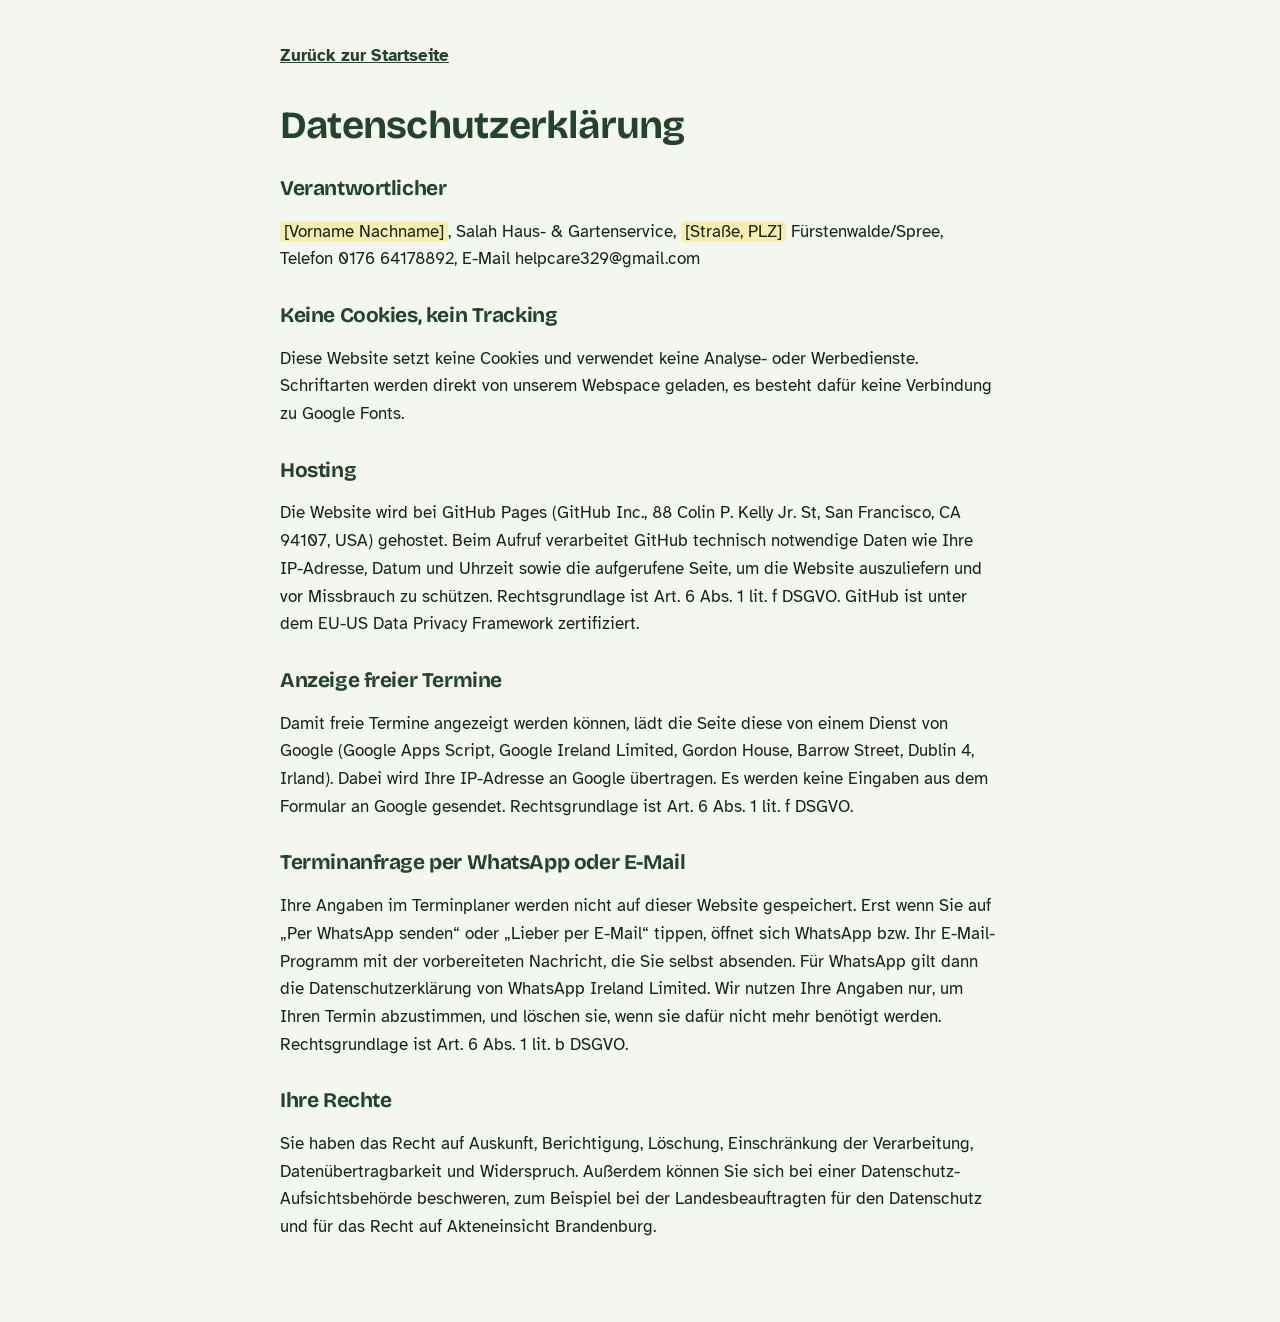
==== datenschutz.html @ 3c35c5a6 "Website Salah Haus- & Gartenservice Co-Authored-By: Claude Opus 5.5 <noreply@anthropic.com> Claude-S" ====
<!DOCTYPE html>
<html lang="de">
<head>
<meta charset="UTF-8">
<meta name="viewport" content="width=device-width, initial-scale=1.0">
<title>Datenschutz – Salah Haus- & Gartenservice</title>
<link rel="icon" href="img/icon.svg" type="image/svg+xml">
<link rel="stylesheet" href="fonts/fonts.css">
<style>
body{font-family:"Atkinson Hyperlegible",system-ui,sans-serif;font-size:1.05rem;line-height:1.65;color:#16241a;background:#f4f7ef;margin:0}
.wrap{max-width:720px;margin:0 auto;padding:32px 18px 64px}
a{color:#23432a;font-weight:700}
h1,h2{font-family:"Bricolage Grotesque",system-ui,sans-serif;color:#23432a;letter-spacing:-.02em;line-height:1.1}
h1{font-size:2.4rem;margin:24px 0 20px}
h2{font-size:1.3rem;margin:32px 0 8px}
.back{display:inline-block;padding:10px 0}
.todo{background:#f6eeb0;padding:0 4px;border-radius:4px}
</style>
</head>
<body>
<div class="wrap">
  <a class="back" href="index.html">Zurück zur Startseite</a>
  <h1>Datenschutzerklärung</h1>

  <h2>Verantwortlicher</h2>
  <p><span class="todo">[Vorname Nachname]</span>, Salah Haus- &amp; Gartenservice, <span class="todo">[Straße, PLZ]</span> Fürstenwalde/Spree, Telefon 0176 64178892, E-Mail helpcare329@gmail.com</p>

  <h2>Keine Cookies, kein Tracking</h2>
  <p>Diese Website setzt keine Cookies und verwendet keine Analyse- oder Werbedienste. Schriftarten werden direkt von unserem Webspace geladen, es besteht dafür keine Verbindung zu Google Fonts.</p>

  <h2>Hosting</h2>
  <p>Die Website wird bei GitHub Pages (GitHub Inc., 88 Colin P. Kelly Jr. St, San Francisco, CA 94107, USA) gehostet. Beim Aufruf verarbeitet GitHub technisch notwendige Daten wie Ihre IP-Adresse, Datum und Uhrzeit sowie die aufgerufene Seite, um die Website auszuliefern und vor Missbrauch zu schützen. Rechtsgrundlage ist Art. 6 Abs. 1 lit. f DSGVO. GitHub ist unter dem EU-US Data Privacy Framework zertifiziert.</p>

  <h2>Anzeige freier Termine</h2>
  <p>Damit freie Termine angezeigt werden können, lädt die Seite diese von einem Dienst von Google (Google Apps Script, Google Ireland Limited, Gordon House, Barrow Street, Dublin 4, Irland). Dabei wird Ihre IP-Adresse an Google übertragen. Es werden keine Eingaben aus dem Formular an Google gesendet. Rechtsgrundlage ist Art. 6 Abs. 1 lit. f DSGVO.</p>

  <h2>Terminanfrage per WhatsApp oder E-Mail</h2>
  <p>Ihre Angaben im Terminplaner werden nicht auf dieser Website gespeichert. Erst wenn Sie auf „Per WhatsApp senden“ oder „Lieber per E-Mail“ tippen, öffnet sich WhatsApp bzw. Ihr E-Mail-Programm mit der vorbereiteten Nachricht, die Sie selbst absenden. Für WhatsApp gilt dann die Datenschutzerklärung von WhatsApp Ireland Limited. Wir nutzen Ihre Angaben nur, um Ihren Termin abzustimmen, und löschen sie, wenn sie dafür nicht mehr benötigt werden. Rechtsgrundlage ist Art. 6 Abs. 1 lit. b DSGVO.</p>

  <h2>Ihre Rechte</h2>
  <p>Sie haben das Recht auf Auskunft, Berichtigung, Löschung, Einschränkung der Verarbeitung, Datenübertragbarkeit und Widerspruch. Außerdem können Sie sich bei einer Datenschutz-Aufsichtsbehörde beschweren, zum Beispiel bei der Landesbeauftragten für den Datenschutz und für das Recht auf Akteneinsicht Brandenburg.</p>
</div>
</body>
</html>
---- fonts/fonts.css ----
/* Schriften lokal eingebunden (keine Verbindung zu Google-Servern, DSGVO-freundlich) */
@font-face{font-family:"Bricolage Grotesque";font-style:normal;font-weight:500;font-display:swap;src:url(bricolage-500.woff2) format("woff2")}
@font-face{font-family:"Bricolage Grotesque";font-style:normal;font-weight:700;font-display:swap;src:url(bricolage-700.woff2) format("woff2")}
@font-face{font-family:"Bricolage Grotesque";font-style:normal;font-weight:800;font-display:swap;src:url(bricolage-800.woff2) format("woff2")}
@font-face{font-family:"Atkinson Hyperlegible";font-style:normal;font-weight:400;font-display:swap;src:url(atkinson-400.woff2) format("woff2")}
@font-face{font-family:"Atkinson Hyperlegible";font-style:normal;font-weight:700;font-display:swap;src:url(atkinson-700.woff2) format("woff2")}
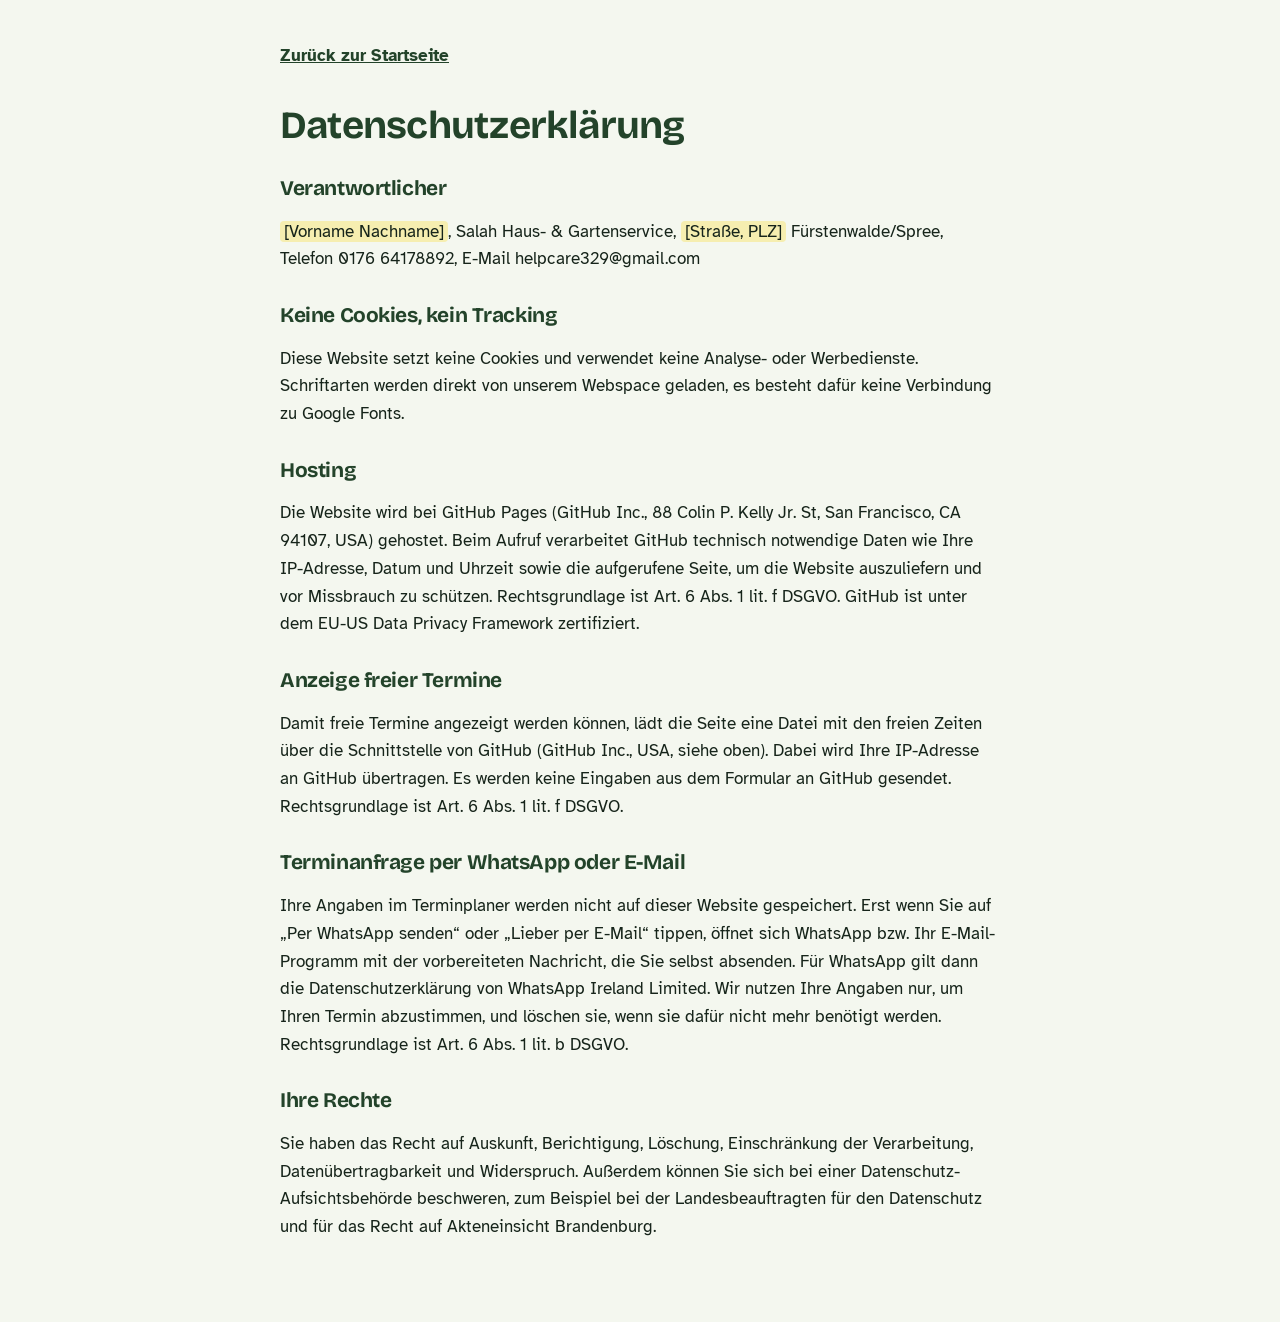
==== commit 26163b71: "Freie Zeiten über GitHub speichern statt Google Apps Script Co-Authored-By: Claude Opus 5.5 <noreply" ====
--- a/datenschutz.html
+++ b/datenschutz.html
@@ -32,7 +32,7 @@
   <p>Die Website wird bei GitHub Pages (GitHub Inc., 88 Colin P. Kelly Jr. St, San Francisco, CA 94107, USA) gehostet. Beim Aufruf verarbeitet GitHub technisch notwendige Daten wie Ihre IP-Adresse, Datum und Uhrzeit sowie die aufgerufene Seite, um die Website auszuliefern und vor Missbrauch zu schützen. Rechtsgrundlage ist Art. 6 Abs. 1 lit. f DSGVO. GitHub ist unter dem EU-US Data Privacy Framework zertifiziert.</p>
 
   <h2>Anzeige freier Termine</h2>
-  <p>Damit freie Termine angezeigt werden können, lädt die Seite diese von einem Dienst von Google (Google Apps Script, Google Ireland Limited, Gordon House, Barrow Street, Dublin 4, Irland). Dabei wird Ihre IP-Adresse an Google übertragen. Es werden keine Eingaben aus dem Formular an Google gesendet. Rechtsgrundlage ist Art. 6 Abs. 1 lit. f DSGVO.</p>
+  <p>Damit freie Termine angezeigt werden können, lädt die Seite eine Datei mit den freien Zeiten über die Schnittstelle von GitHub (GitHub Inc., USA, siehe oben). Dabei wird Ihre IP-Adresse an GitHub übertragen. Es werden keine Eingaben aus dem Formular an GitHub gesendet. Rechtsgrundlage ist Art. 6 Abs. 1 lit. f DSGVO.</p>
 
   <h2>Terminanfrage per WhatsApp oder E-Mail</h2>
   <p>Ihre Angaben im Terminplaner werden nicht auf dieser Website gespeichert. Erst wenn Sie auf „Per WhatsApp senden“ oder „Lieber per E-Mail“ tippen, öffnet sich WhatsApp bzw. Ihr E-Mail-Programm mit der vorbereiteten Nachricht, die Sie selbst absenden. Für WhatsApp gilt dann die Datenschutzerklärung von WhatsApp Ireland Limited. Wir nutzen Ihre Angaben nur, um Ihren Termin abzustimmen, und löschen sie, wenn sie dafür nicht mehr benötigt werden. Rechtsgrundlage ist Art. 6 Abs. 1 lit. b DSGVO.</p>
